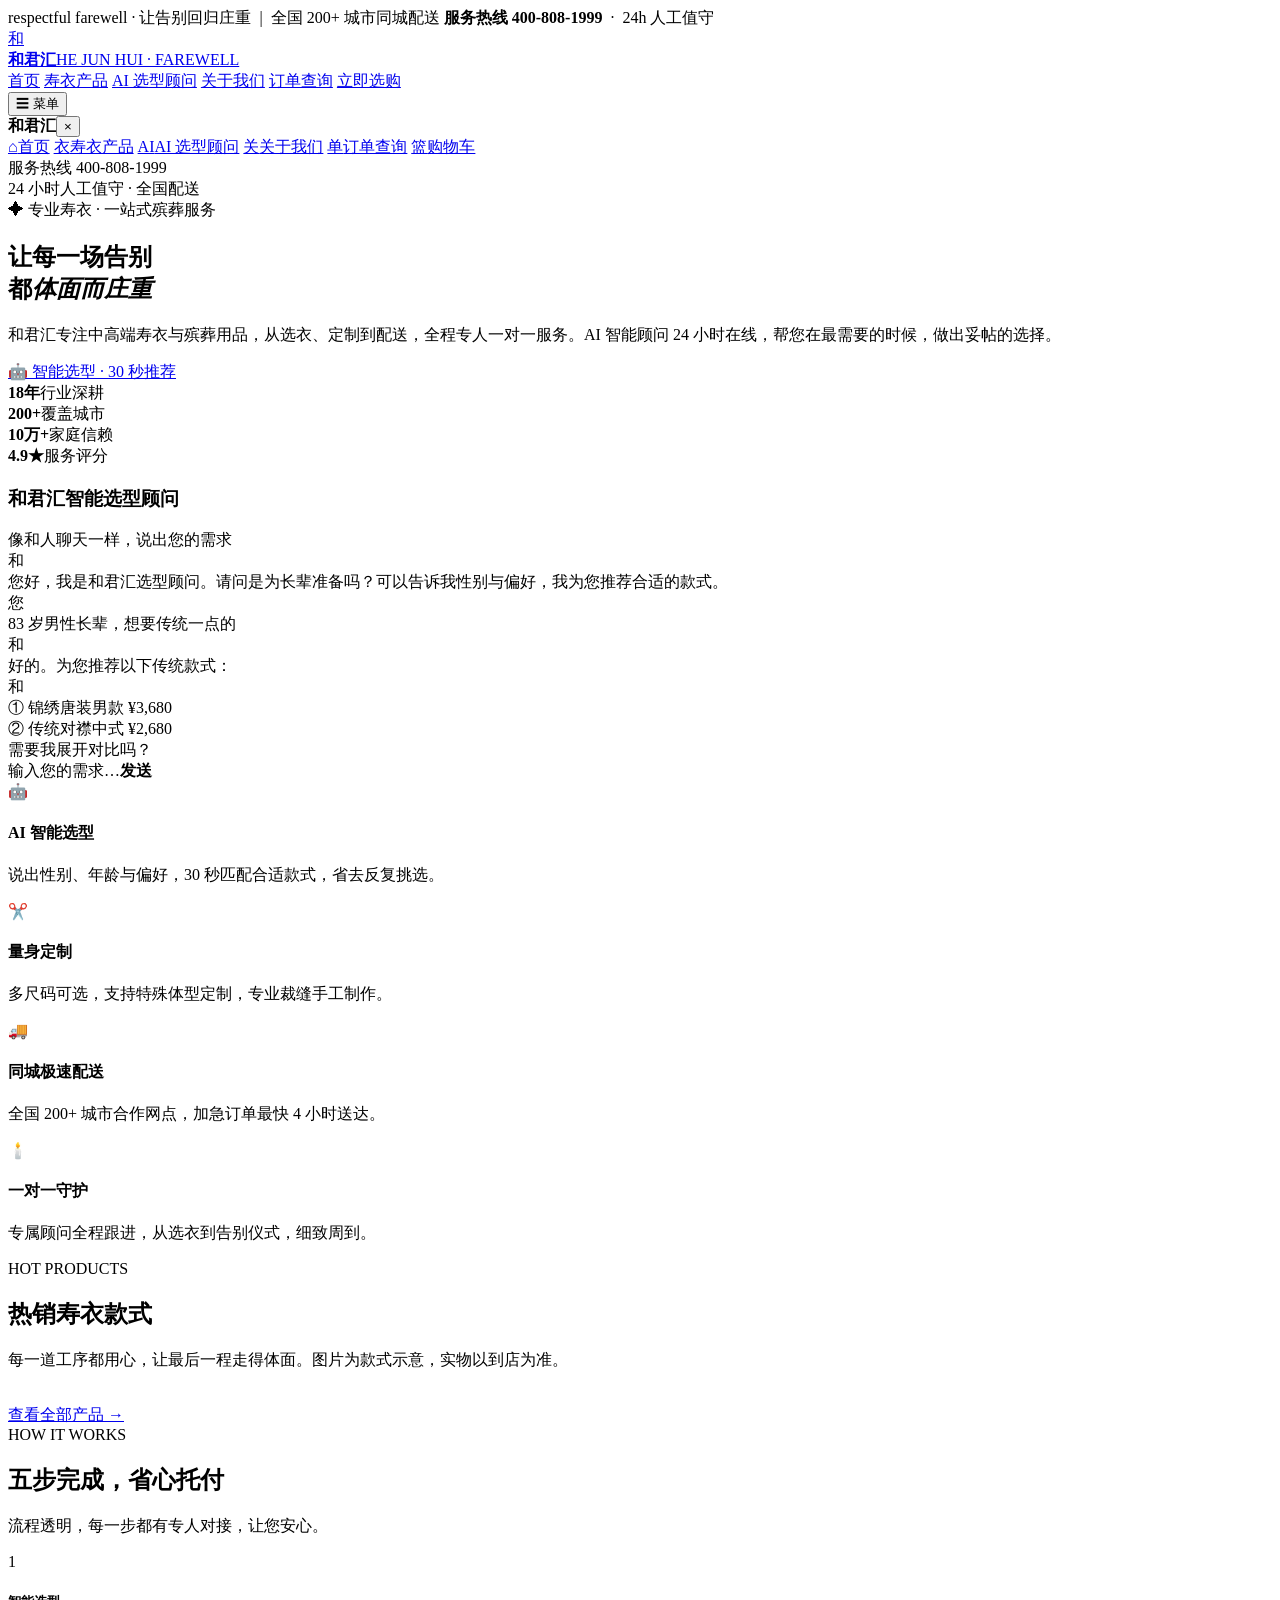
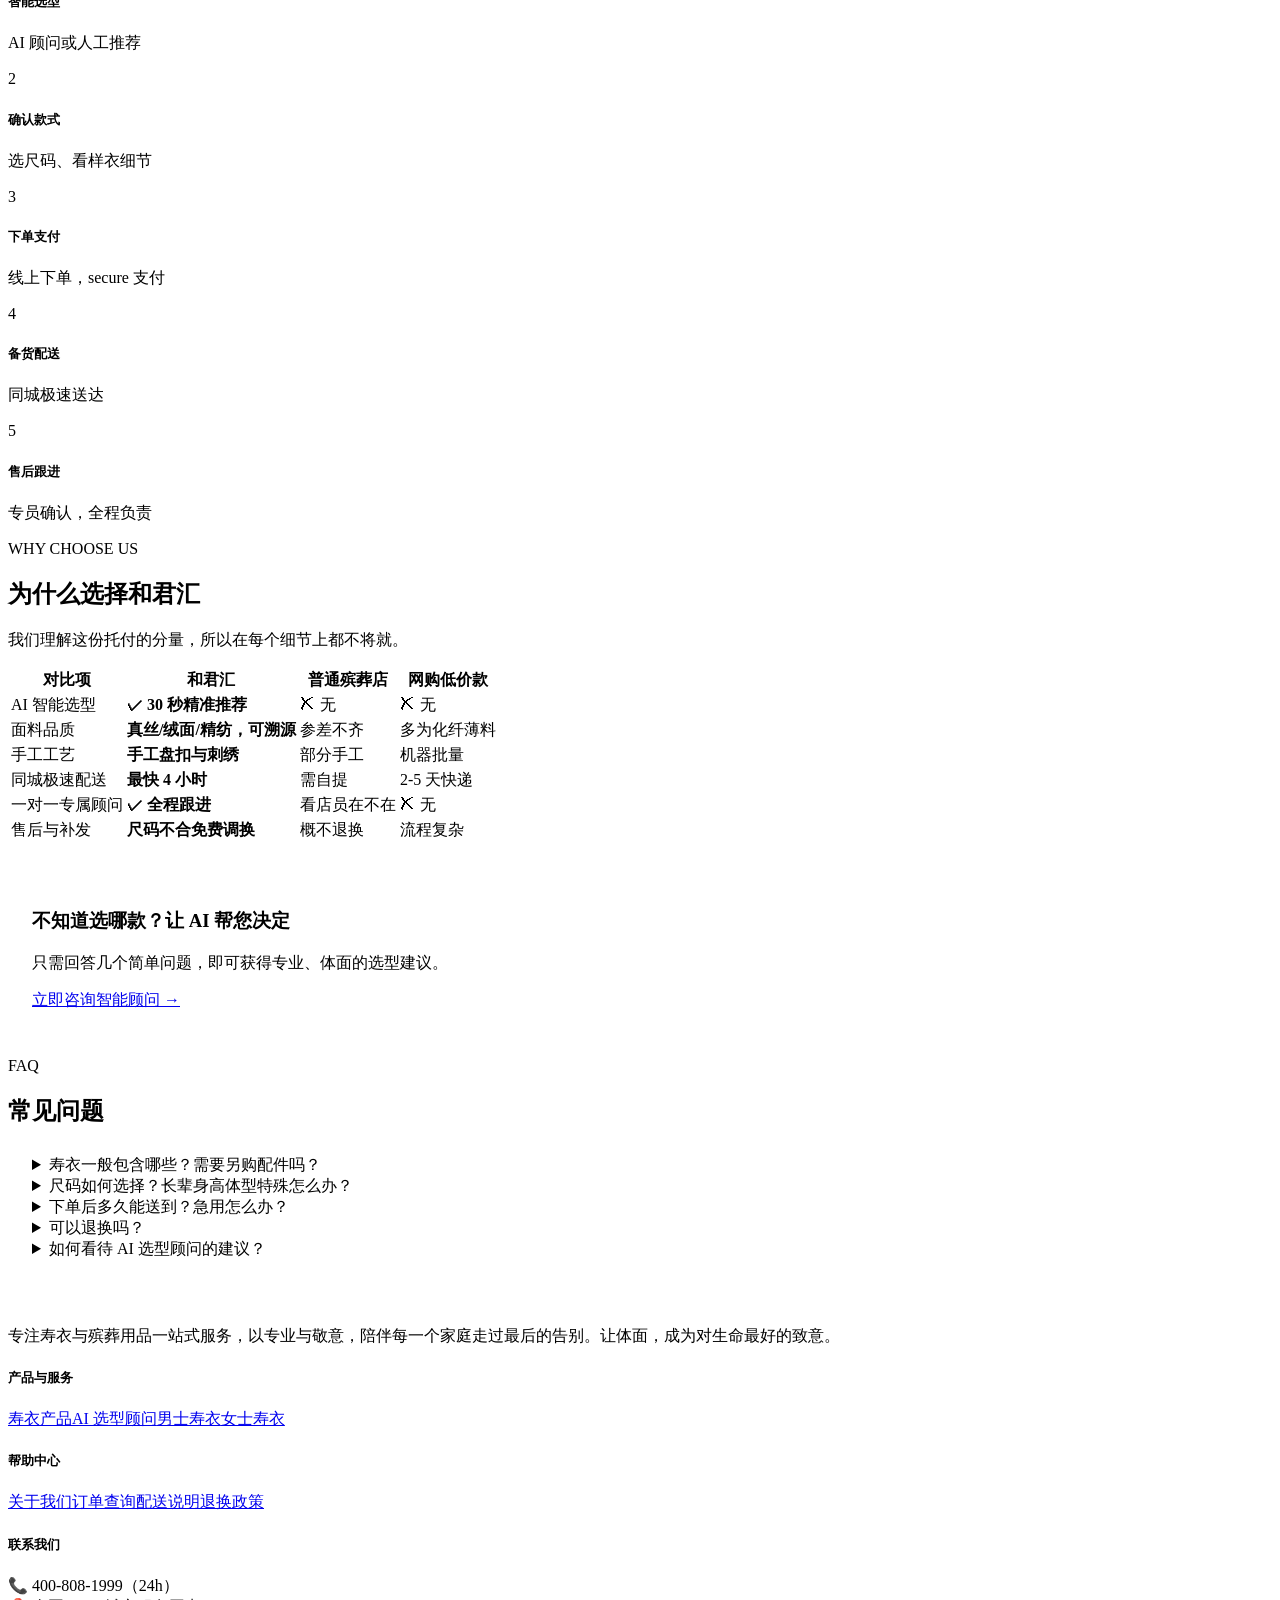
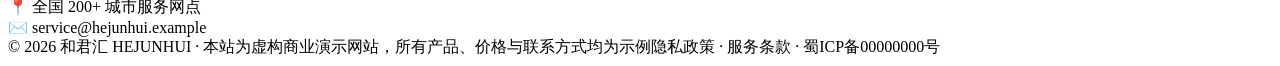
==== index.html @ 0c1da33a "hejunhui 寿衣商业站" ====
<!DOCTYPE html>
<html lang="zh-CN">
<head>
<meta charset="UTF-8">
<meta name="viewport" content="width=device-width,initial-scale=1">
<title>和君汇 · 寿衣一站式服务 | 让每一场告别都体面庄重</title>
<meta name="description" content="和君汇是专业寿衣与殡葬用品一站式服务商，提供唐装、旗袍、中山装等中高端寿衣套装，AI 智能选型顾问 24 小时在线，全国同城配送，让告别更体面。">
<link rel="stylesheet" href="assets/style.css">
</head>
<body>
<!-- 顶部条 -->
<div class="topbar"><div class="wrap">
  <span> respectful farewell · 让告别回归庄重 &nbsp;|&nbsp; 全国 200+ 城市同城配送</span>
  <span><b>服务热线 400-808-1999</b> &nbsp;·&nbsp; 24h 人工值守</span>
</div></div>

<!-- 导航 -->
<header class="sitehead"><div class="wrap">
  <a class="logo" href="index.html">
    <div class="mark">和</div>
    <div class="txt"><b>和君汇</b><span>HE JUN HUI · FAREWELL</span></div>
  </a>
  <nav class="nav">
    <a href="index.html" class="cur">首页</a>
    <a href="products.html">寿衣产品</a>
    <a href="agent.html">AI 选型顾问</a>
    <a href="about.html">关于我们</a>
    <a href="orders.html">订单查询</a>
    <a href="products.html" class="nav-cta">立即选购</a>
  </nav>
  <button class="burger" id="burger">☰ 菜单</button>
</div></header>

<!-- 抽屉 -->
<div class="drawer-mask" id="drawerMask"></div>
<aside class="drawer" id="drawer">
  <div class="dh"><b>和君汇</b><button id="drawerClose">×</button></div>
  <div class="dlist">
    <a href="index.html" class="cur"><span class="ico">⌂</span>首页</a>
    <a href="products.html"><span class="ico">衣</span>寿衣产品</a>
    <a href="agent.html"><span class="ico">AI</span>AI 选型顾问</a>
    <a href="about.html"><span class="ico">关</span>关于我们</a>
    <a href="orders.html"><span class="ico">单</span>订单查询</a>
    <a href="cart.html"><span class="ico">篮</span>购物车 <span data-cart-count style="display:none">0</span></a>
  </div>
  <div class="df">服务热线 400-808-1999<br>24 小时人工值守 · 全国配送</div>
</aside>

<!-- 首屏 -->
<section class="hero" style="padding:0">
  <div class="bg"></div>
  <div class="wrap">
    <div>
      <span class="badge">✦ 专业寿衣 · 一站式殡葬服务</span>
      <h1>让每一场告别<br>都<em>体面而庄重</em></h1>
      <p class="lead">和君汇专注中高端寿衣与殡葬用品，从选衣、定制到配送，全程专人一对一服务。AI 智能顾问 24 小时在线，帮您在最需要的时候，做出妥帖的选择。</p>
      <div class="actions">
        <a href="agent.html" class="btn btn-gold">🤖 智能选型 · 30 秒推荐</a>
        <a href="products.html" class="btn btn-ghost" style="border-color:rgba(255,255,255,.35);color:#fff">浏览全部寿衣 →</a>
      </div>
      <div class="trust">
        <div><b>18年</b><span>行业深耕</span></div>
        <div><b>200+</b><span>覆盖城市</span></div>
        <div><b>10万+</b><span>家庭信赖</span></div>
        <div><b>4.9★</b><span>服务评分</span></div>
      </div>
    </div>
    <div class="hero-card">
      <h3>和君汇智能选型顾问</h3>
      <div class="sub">像和人聊天一样，说出您的需求</div>
      <div class="chat-mini">
        <div class="row"><div class="av">和</div><div class="bub">您好，我是和君汇选型顾问。请问是为长辈准备吗？可以告诉我性别与偏好，我为您推荐合适的款式。</div></div>
        <div class="row me"><div class="av u">您</div><div class="bub">83 岁男性长辈，想要传统一点的</div></div>
        <div class="row"><div class="av">和</div><div class="bub">好的。为您推荐以下传统款式：</div></div>
        <div class="row"><div class="av">和</div><div class="bub">① 锦绣唐装男款 ¥3,680<br>② 传统对襟中式 ¥2,680<br>需要我展开对比吗？</div></div>
      </div>
      <div class="fake-input"><span>输入您的需求…</span><b>发送</b></div>
    </div>
  </div>
</section>

<!-- 卖点 -->
<section>
  <div class="wrap">
    <div class="feature-grid">
      <div class="card feature"><div class="ic">🤖</div><h4>AI 智能选型</h4><p>说出性别、年龄与偏好，30 秒匹配合适款式，省去反复挑选。</p></div>
      <div class="card feature"><div class="ic">✂️</div><h4>量身定制</h4><p>多尺码可选，支持特殊体型定制，专业裁缝手工制作。</p></div>
      <div class="card feature"><div class="ic">🚚</div><h4>同城极速配送</h4><p>全国 200+ 城市合作网点，加急订单最快 4 小时送达。</p></div>
      <div class="card feature"><div class="ic">🕯️</div><h4>一对一守护</h4><p>专属顾问全程跟进，从选衣到告别仪式，细致周到。</p></div>
    </div>
  </div>
</section>

<!-- 热销产品 -->
<section style="background:var(--card);border-top:1px solid var(--line);border-bottom:1px solid var(--line)">
  <div class="wrap">
    <div class="sec-head">
      <span class="kicker">HOT PRODUCTS</span>
      <h2>热销寿衣款式</h2>
      <p>每一道工序都用心，让最后一程走得体面。图片为款式示意，实物以到店为准。</p>
    </div>
    <div class="prod-grid" id="hotProducts"></div>
    <div class="center" style="margin-top:34px"><a href="products.html" class="btn btn-navy">查看全部产品 →</a></div>
  </div>
</section>

<!-- 服务流程 -->
<section>
  <div class="wrap">
    <div class="sec-head"><span class="kicker">HOW IT WORKS</span><h2>五步完成，省心托付</h2><p>流程透明，每一步都有专人对接，让您安心。</p></div>
    <div class="flow">
      <div class="step"><div class="n">1</div><h5>智能选型</h5><p>AI 顾问或人工推荐</p></div>
      <div class="step"><div class="n">2</div><h5>确认款式</h5><p>选尺码、看样衣细节</p></div>
      <div class="step"><div class="n">3</div><h5>下单支付</h5><p>线上下单，secure 支付</p></div>
      <div class="step"><div class="n">4</div><h5>备货配送</h5><p>同城极速送达</p></div>
      <div class="step"><div class="n">5</div><h5>售后跟进</h5><p>专员确认，全程负责</p></div>
    </div>
  </div>
</section>

<!-- 为什么选择 + 对比表 -->
<section style="background:var(--card);border-top:1px solid var(--line)">
  <div class="wrap">
    <div class="sec-head"><span class="kicker">WHY CHOOSE US</span><h2>为什么选择和君汇</h2><p>我们理解这份托付的分量，所以在每个细节上都不将就。</p></div>
    <div class="tbl-wrap">
      <table class="tbl">
        <thead><tr><th>对比项</th><th>和君汇</th><th>普通殡葬店</th><th>网购低价款</th></tr></thead>
        <tbody>
          <tr><td>AI 智能选型</td><td><b>✓ 30 秒精准推荐</b></td><td>✗ 无</td><td>✗ 无</td></tr>
          <tr><td>面料品质</td><td><b>真丝/绒面/精纺，可溯源</b></td><td>参差不齐</td><td>多为化纤薄料</td></tr>
          <tr><td>手工工艺</td><td><b>手工盘扣与刺绣</b></td><td>部分手工</td><td>机器批量</td></tr>
          <tr><td>同城极速配送</td><td><b>最快 4 小时</b></td><td>需自提</td><td>2-5 天快递</td></tr>
          <tr><td>一对一专属顾问</td><td><b>✓ 全程跟进</b></td><td>看店员在不在</td><td>✗ 无</td></tr>
          <tr><td>售后与补发</td><td><b>尺码不合免费调换</b></td><td>概不退换</td><td>流程复杂</td></tr>
        </tbody>
      </table>
    </div>
  </div>
</section>

<!-- CTA -->
<section class="cta-strip" style="padding:0">
  <div class="wrap" style="padding:46px 24px">
    <div><h3>不知道选哪款？让 AI 帮您决定</h3><p>只需回答几个简单问题，即可获得专业、体面的选型建议。</p></div>
    <a href="agent.html" class="btn btn-gold">立即咨询智能顾问 →</a>
  </div>
</section>

<!-- FAQ -->
<section>
  <div class="wrap" style="max-width:860px">
    <div class="sec-head"><span class="kicker">FAQ</span><h2>常见问题</h2></div>
    <div class="card" style="padding:8px 24px">
      <details class="faq"><summary>寿衣一般包含哪些？需要另购配件吗？</summary><div class="ans">我们的套装通常包含上衣、裤子/裙、内衬、披肩与寿鞋，具体以商品详情"包含"一栏为准。骨灰盒、随葬品等可按需另购，也可致电顾问搭配一站式的全套方案。</div></details>
      <details class="faq"><summary>尺码如何选择？长辈身高体型特殊怎么办？</summary><div class="ans">每款商品提供 S–XXL 多种尺码。若长辈体型特殊（如高大、清瘦、行动不便需侧卧穿着），可联系人工顾问提供量身定制服务，一般 24–48 小时完成。</div></details>
      <details class="faq"><summary>下单后多久能送到？急用怎么办？</summary><div class="ans">常规订单同城次日达，全国 2–4 天。加急订单可致电 400-808-1999，我们合作网点最快 4 小时送达，请尽量提前说明情况。</div></details>
      <details class="faq"><summary>可以退换吗？</summary><div class="ans">因商品性质特殊，非质量问题不支持无理由退换。若尺码不符或收到破损，请在签收 24 小时内联系顾问，我们免费调换。</div></details>
      <details class="faq"><summary>如何看待 AI 选型顾问的建议？</summary><div class="ans">AI 顾问基于我们的产品库与多年服务经验给出建议，仅供选型参考。涉及宗教、习俗等特殊需求，建议与人工顾问进一步确认，我们尊重每一种告别方式。</div></details>
    </div>
  </div>
</section>

<!-- 页脚 -->
<footer class="foot">
  <div class="wrap">
    <div class="grid">
      <div class="brand">
        <div class="logo" style="color:#fff"><div class="mark">和</div><div class="txt"><b>和君汇</b><span>HE JUN HUI · FAREWELL</span></div></div>
        <p>专注寿衣与殡葬用品一站式服务，以专业与敬意，陪伴每一个家庭走过最后的告别。让体面，成为对生命最好的致意。</p>
      </div>
      <div><h5>产品与服务</h5><a href="products.html">寿衣产品</a><a href="agent.html">AI 选型顾问</a><a href="products.html">男士寿衣</a><a href="products.html">女士寿衣</a></div>
      <div><h5>帮助中心</h5><a href="about.html">关于我们</a><a href="orders.html">订单查询</a><a href="about.html">配送说明</a><a href="about.html">退换政策</a></div>
      <div><h5>联系我们</h5><div class="contact-line">📞 400-808-1999（24h）</div><div class="contact-line">📍 全国 200+ 城市服务网点</div><div class="contact-line">✉️ service@hejunhui.example</div></div>
    </div>
    <div class="bottom"><span>© 2026 和君汇 HEJUNHUI · 本站为虚构商业演示网站，所有产品、价格与联系方式均为示例</span><span>隐私政策 · 服务条款 · 蜀ICP备00000000号</span></div>
  </div>
</footer>

<script src="assets/data.js"></script>
<script src="assets/app.js"></script>
<script>
(function(){
  // 热销产品（取前 4 款）
  var grid=document.getElementById('hotProducts');
  window.HJ.PRODUCTS.slice(0,4).forEach(function(p){
    var el=document.createElement('div');el.className='prod';
    el.innerHTML='<a class="img" href="product.html?id='+p.id+'"><span class="corner tag">'+p.tags[0]+'</span><img src="'+p.img+'" alt="'+p.name+'"></a>'+
      '<div class="body"><h4><a href="product.html?id='+p.id+'">'+p.name+'</a></h4>'+
      '<div class="desc">'+p.desc+'</div>'+
      '<div class="price"><b>'+window.HJ.money(p.price)+'</b><del>'+window.HJ.money(p.old)+'</del></div>'+
      '<div class="foot"><a href="product.html?id='+p.id+'" class="btn btn-navy btn-sm">查看详情</a>'+
      '<a href="product.html?id='+p.id+'" class="btn btn-gold btn-sm">立即选购</a></div></div>';
    grid.appendChild(el);
  });
  // 抽屉关闭按钮
  var c=document.getElementById('drawerClose');
  if(c)c.addEventListener('click',function(){document.getElementById('drawerMask').classList.remove('on');document.getElementById('drawer').classList.remove('on')});
})();
</script>
</body>
</html>
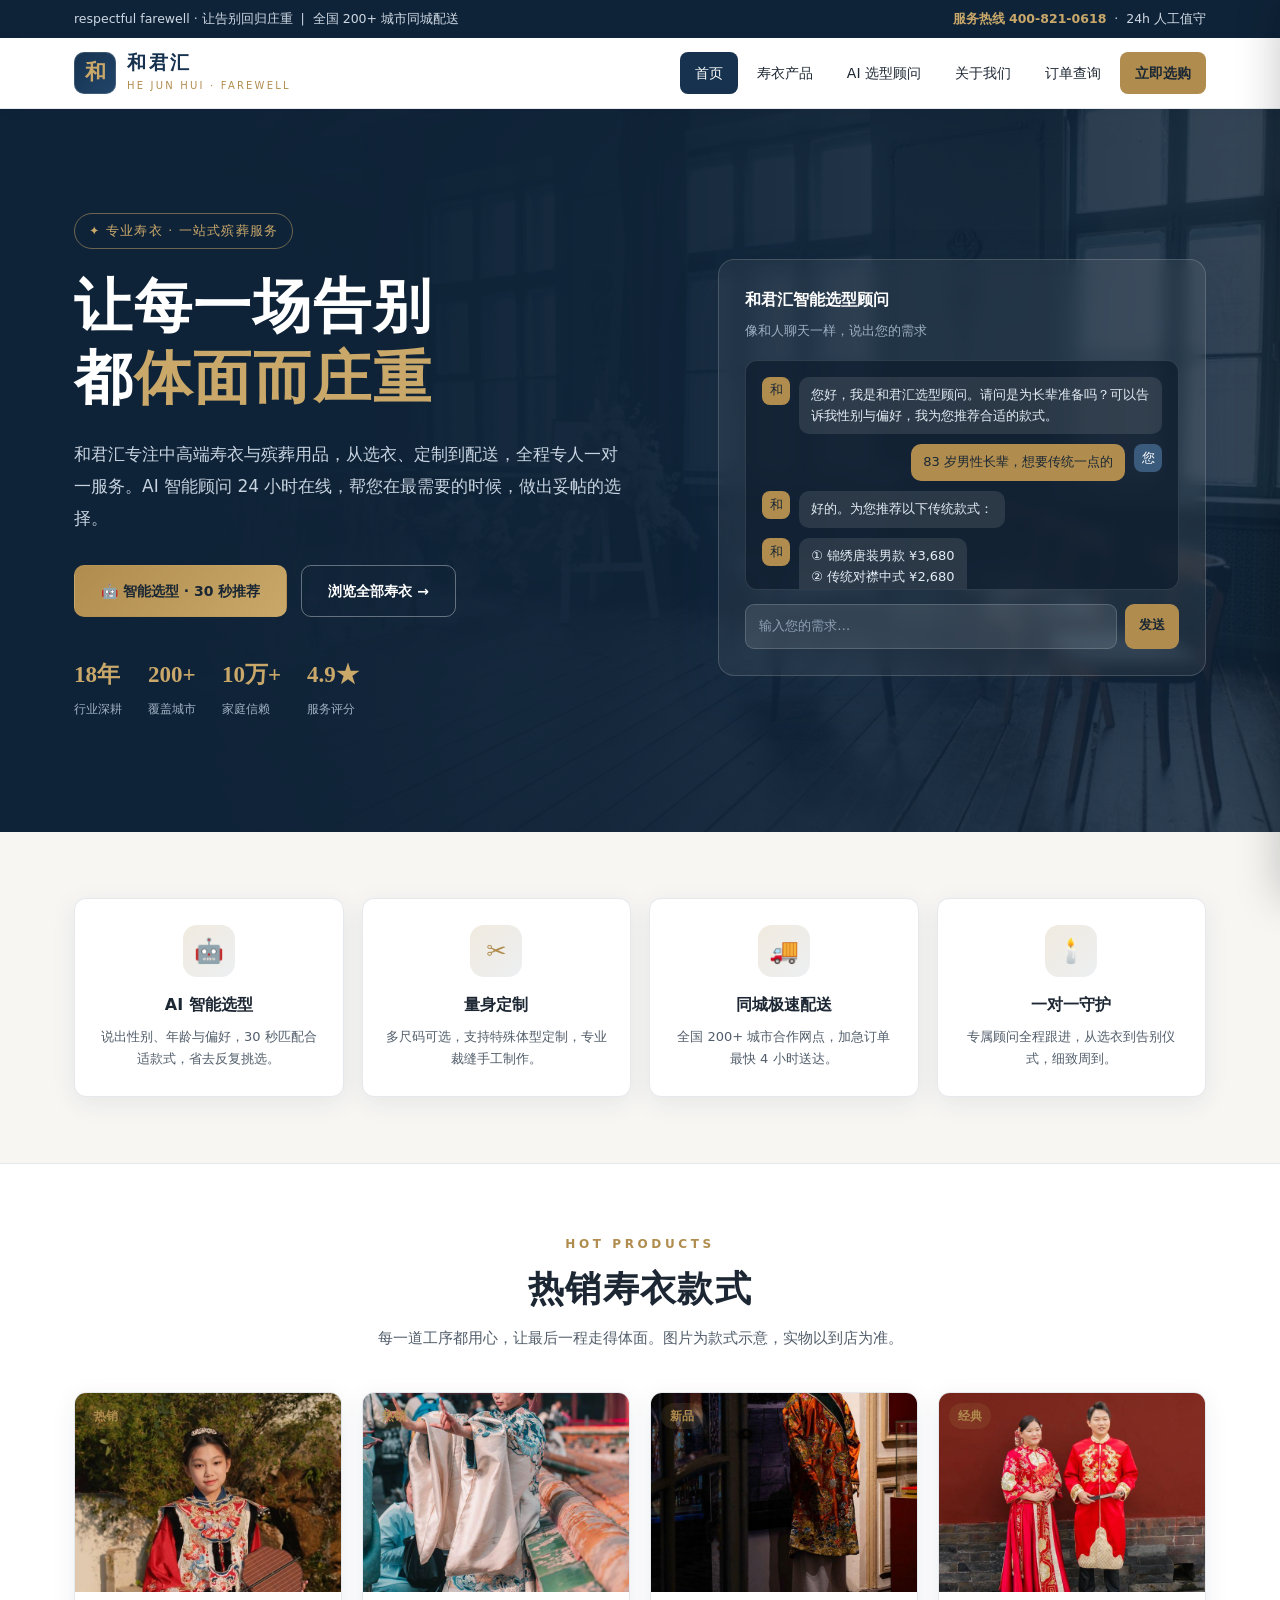
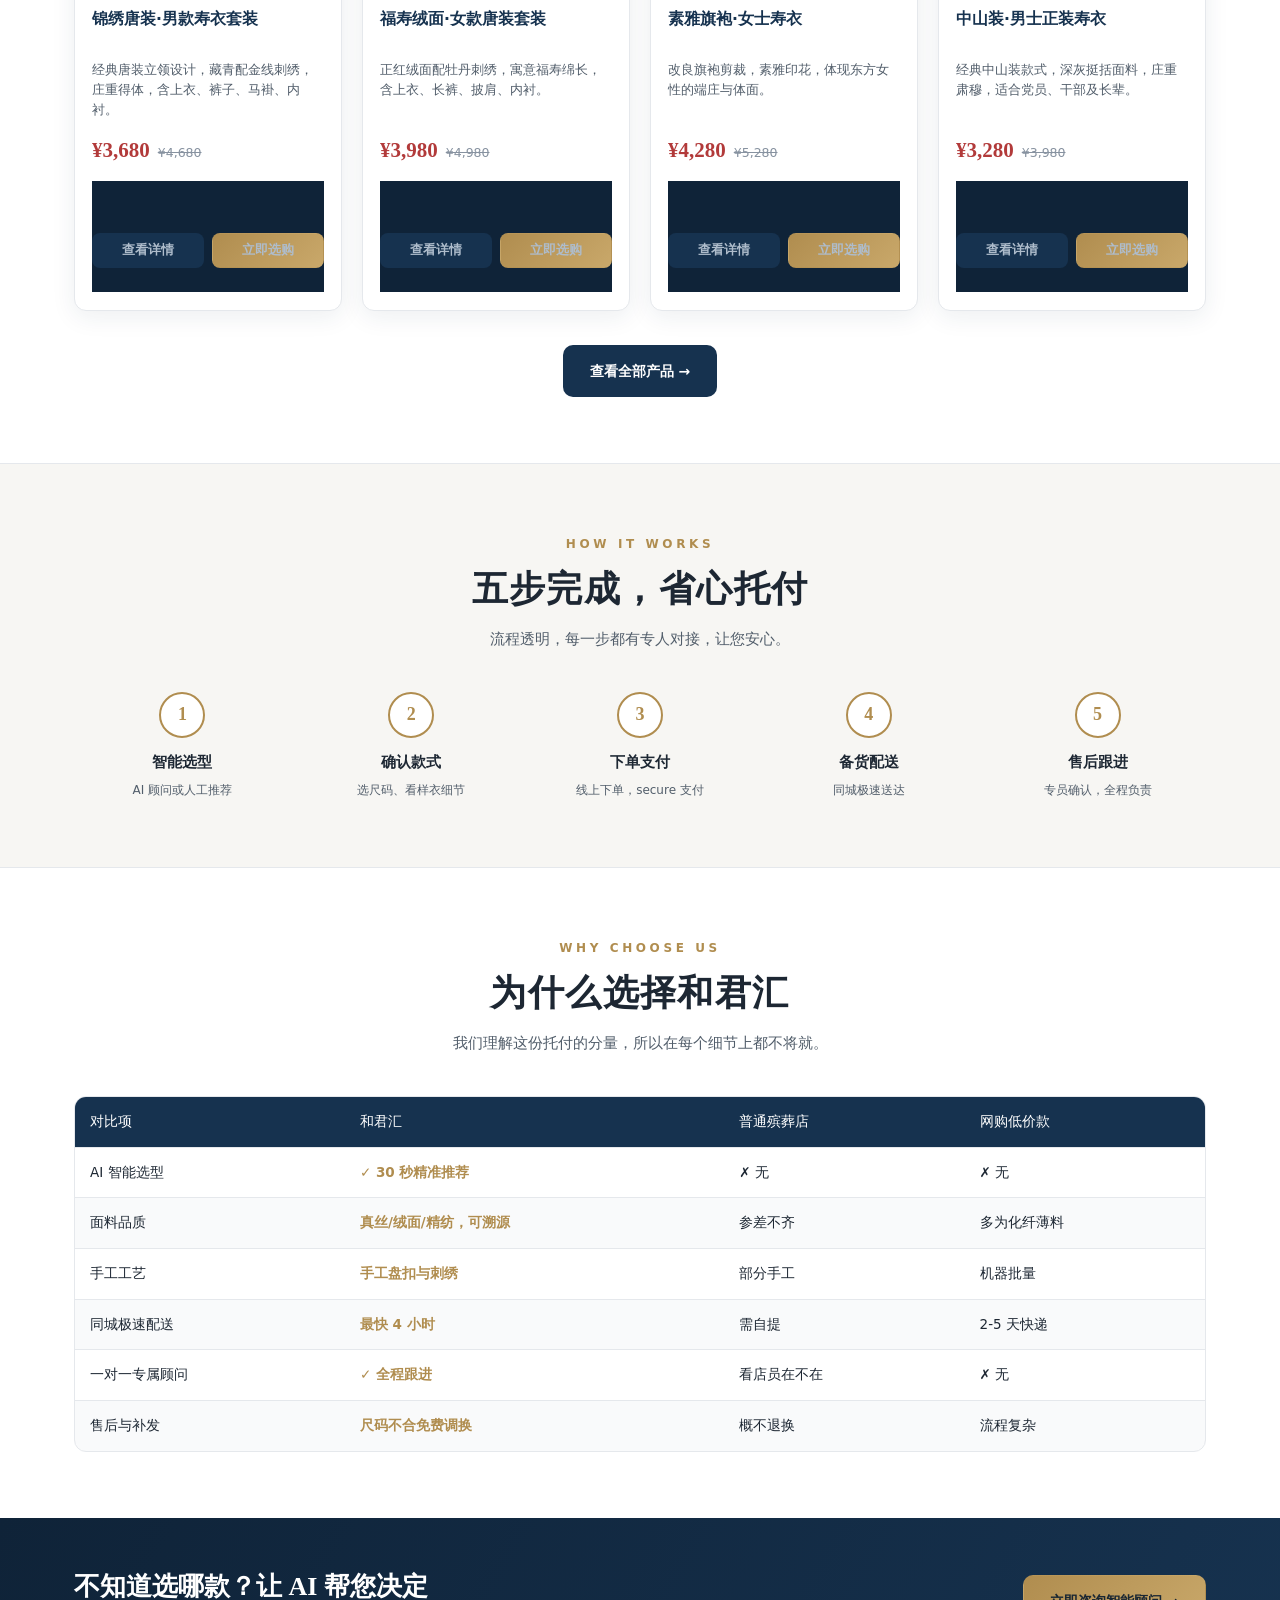
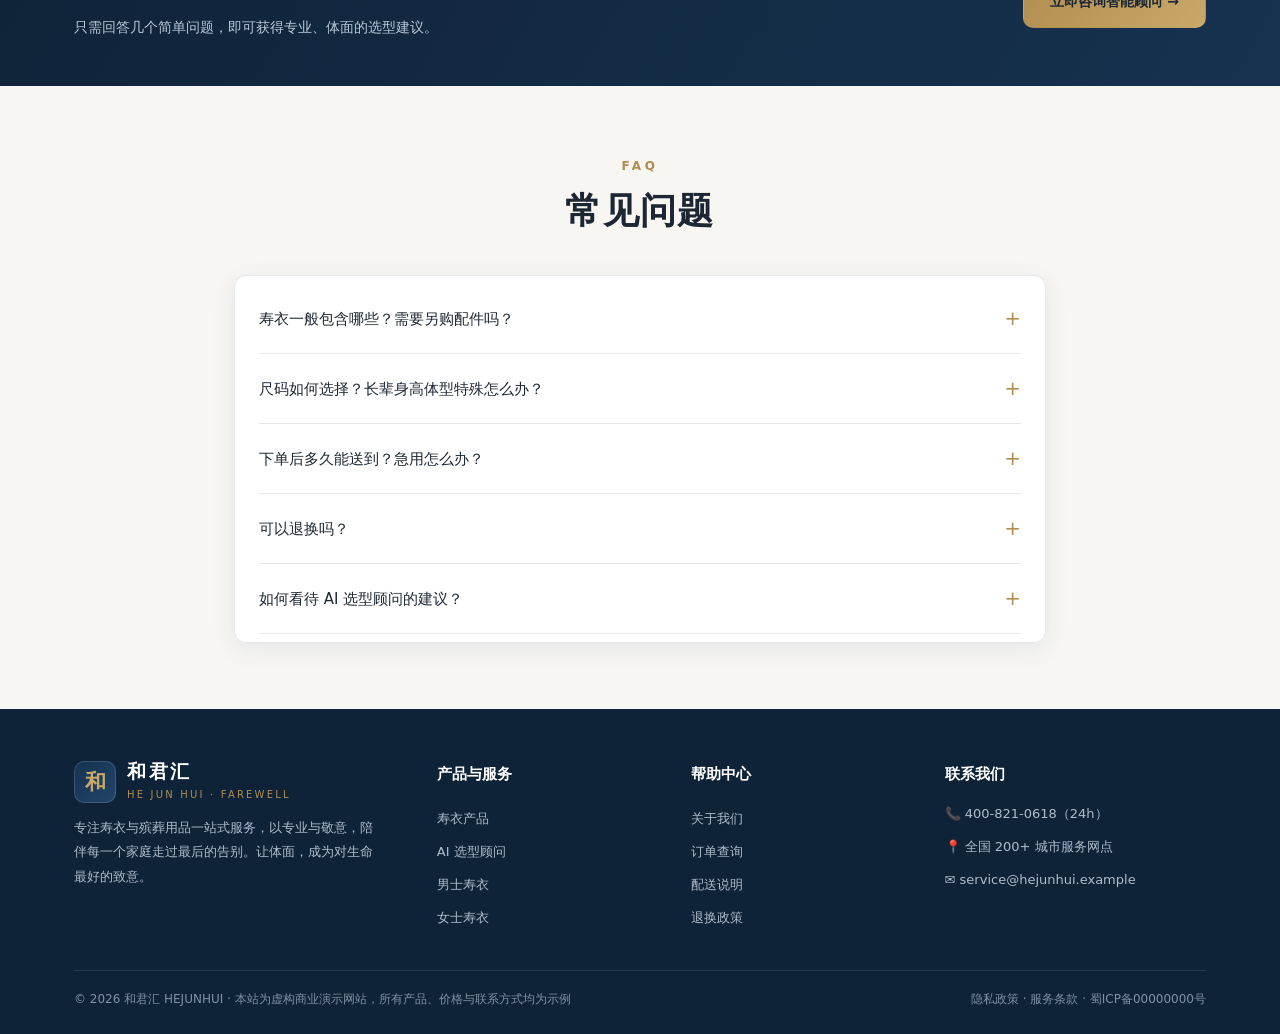
==== commit 71ceb789: "fix dark mode / phone / content" ====
--- a/index.html
+++ b/index.html
@@ -11,7 +11,7 @@
 <!-- 顶部条 -->
 <div class="topbar"><div class="wrap">
   <span> respectful farewell · 让告别回归庄重 &nbsp;|&nbsp; 全国 200+ 城市同城配送</span>
-  <span><b>服务热线 400-808-1999</b> &nbsp;·&nbsp; 24h 人工值守</span>
+  <span><b>服务热线 400-821-0618</b> &nbsp;·&nbsp; 24h 人工值守</span>
 </div></div>
 
 <!-- 导航 -->
@@ -43,7 +43,7 @@
     <a href="orders.html"><span class="ico">单</span>订单查询</a>
     <a href="cart.html"><span class="ico">篮</span>购物车 <span data-cart-count style="display:none">0</span></a>
   </div>
-  <div class="df">服务热线 400-808-1999<br>24 小时人工值守 · 全国配送</div>
+  <div class="df">服务热线 400-821-0619<br>24 小时人工值守 · 全国配送</div>
 </aside>
 
 <!-- 首屏 -->
@@ -153,7 +153,7 @@
     <div class="card" style="padding:8px 24px">
       <details class="faq"><summary>寿衣一般包含哪些？需要另购配件吗？</summary><div class="ans">我们的套装通常包含上衣、裤子/裙、内衬、披肩与寿鞋，具体以商品详情"包含"一栏为准。骨灰盒、随葬品等可按需另购，也可致电顾问搭配一站式的全套方案。</div></details>
       <details class="faq"><summary>尺码如何选择？长辈身高体型特殊怎么办？</summary><div class="ans">每款商品提供 S–XXL 多种尺码。若长辈体型特殊（如高大、清瘦、行动不便需侧卧穿着），可联系人工顾问提供量身定制服务，一般 24–48 小时完成。</div></details>
-      <details class="faq"><summary>下单后多久能送到？急用怎么办？</summary><div class="ans">常规订单同城次日达，全国 2–4 天。加急订单可致电 400-808-1999，我们合作网点最快 4 小时送达，请尽量提前说明情况。</div></details>
+      <details class="faq"><summary>下单后多久能送到？急用怎么办？</summary><div class="ans">常规订单同城次日达，全国 2–4 天。加急订单可致电 400-821-0619，我们合作网点最快 4 小时送达，请尽量提前说明情况。</div></details>
       <details class="faq"><summary>可以退换吗？</summary><div class="ans">因商品性质特殊，非质量问题不支持无理由退换。若尺码不符或收到破损，请在签收 24 小时内联系顾问，我们免费调换。</div></details>
       <details class="faq"><summary>如何看待 AI 选型顾问的建议？</summary><div class="ans">AI 顾问基于我们的产品库与多年服务经验给出建议，仅供选型参考。涉及宗教、习俗等特殊需求，建议与人工顾问进一步确认，我们尊重每一种告别方式。</div></details>
     </div>
@@ -170,7 +170,7 @@
       </div>
       <div><h5>产品与服务</h5><a href="products.html">寿衣产品</a><a href="agent.html">AI 选型顾问</a><a href="products.html">男士寿衣</a><a href="products.html">女士寿衣</a></div>
       <div><h5>帮助中心</h5><a href="about.html">关于我们</a><a href="orders.html">订单查询</a><a href="about.html">配送说明</a><a href="about.html">退换政策</a></div>
-      <div><h5>联系我们</h5><div class="contact-line">📞 400-808-1999（24h）</div><div class="contact-line">📍 全国 200+ 城市服务网点</div><div class="contact-line">✉️ service@hejunhui.example</div></div>
+      <div><h5>联系我们</h5><div class="contact-line">📞 400-821-0618（24h）</div><div class="contact-line">📍 全国 200+ 城市服务网点</div><div class="contact-line">✉️ service@hejunhui.example</div></div>
     </div>
     <div class="bottom"><span>© 2026 和君汇 HEJUNHUI · 本站为虚构商业演示网站，所有产品、价格与联系方式均为示例</span><span>隐私政策 · 服务条款 · 蜀ICP备00000000号</span></div>
   </div>
--- a/assets/style.css
+++ b/assets/style.css
@@ -0,0 +1,334 @@
+/* 和君汇 · 寿衣行业商业智能体网站 —— 公共样式 */
+:root{
+  --navy:#16324f;          /* 藏青主色 */
+  --navy-2:#21456a;
+  --navy-deep:#0f2338;
+  --gold:#b08d4f;          /* 香槟金 */
+  --gold-2:#c9a86a;
+  --bg:#f7f6f3;            /* 暖米白 */
+  --card:#ffffff;
+  --ink:#1d2733;
+  --ink-2:#525e6b;
+  --ink-3:#8792a0;
+  --line:#e5e8ec;
+  --line-2:#d4dae1;
+  --ok:#2e7d5b;
+  --danger:#b23a3a;
+  --radius:12px;
+  --radius-s:8px;
+  --shadow:0 6px 24px rgba(22,50,79,.08);
+  --shadow-lg:0 18px 50px rgba(22,50,79,.16);
+  --sans:"PingFang SC","Microsoft YaHei","Hiragino Sans GB",system-ui,-apple-system,sans-serif;
+  --serif:"Songti SC","STSong","SimSun",serif;
+}
+@media (prefers-color-scheme:dark){
+  :root{
+    color-scheme:dark;
+    --navy:#7fb0e0;--navy-2:#9cc4ec;--navy-deep:#0b131d;
+    --gold:#d8b878;--gold-2:#e6ca96;
+    --bg:#0d141d;--card:#151e29;--ink:#e8edf3;--ink-2:#b3bfcc;--ink-3:#8493a3;
+    --line:#263445;--line-2:#314254;
+    --shadow:0 6px 24px rgba(0,0,0,.3);--shadow-lg:0 18px 50px rgba(0,0,0,.45);
+  }
+}
+*{box-sizing:border-box;margin:0;padding:0}
+html{-webkit-text-size-adjust:100%;scroll-behavior:smooth;overflow-x:hidden}
+body{font-family:var(--sans);background:var(--bg);color:var(--ink);font-size:15px;line-height:1.75;overflow-x:hidden}
+img{max-width:100%;display:block}
+a{color:var(--navy);text-decoration:none}
+a:hover{color:var(--gold)}
+.wrap{max-width:1180px;margin:0 auto;padding:0 24px}
+.mono{font-family:ui-monospace,Menlo,Consolas,monospace}
+.small{font-size:13px;color:var(--ink-2)}
+.tiny{font-size:12px;color:var(--ink-3)}
+.center{text-align:center}
+.hidden{display:none!important}
+
+/* ===== 顶部 ===== */
+.topbar{background:var(--navy-deep);color:#cdd8e4;font-size:12.5px}
+.topbar .wrap{display:flex;justify-content:space-between;gap:16px;padding-top:8px;padding-bottom:8px;flex-wrap:wrap}
+.topbar b{color:var(--gold-2)}
+.sitehead{background:var(--card);border-bottom:1px solid var(--line);position:sticky;top:0;z-index:100;box-shadow:0 2px 12px rgba(0,0,0,.04)}
+.sitehead .wrap{display:flex;align-items:center;gap:18px;height:70px}
+.logo{display:flex;align-items:center;gap:11px;flex:0 0 auto}
+.logo .mark{width:42px;height:42px;border-radius:10px;background:linear-gradient(135deg,var(--navy),var(--navy-2));color:var(--gold-2);display:grid;place-items:center;font-family:var(--serif);font-size:21px;font-weight:700;box-shadow:inset 0 0 0 1px rgba(255,255,255,.15)}
+.logo .txt b{display:block;font-size:19px;letter-spacing:.14em;font-family:var(--serif);line-height:1.2}
+.logo .txt span{display:block;font-size:10px;letter-spacing:.22em;color:var(--gold);margin-top:2px}
+.nav{display:flex;gap:4px;margin-left:auto;align-items:center}
+.nav a{padding:9px 15px;font-size:14px;color:var(--ink);border-radius:8px;white-space:nowrap}
+.nav a:hover{background:rgba(176,141,79,.12);color:var(--gold)}
+.nav a.cur{background:var(--navy);color:#fff}
+.nav .nav-cta{background:var(--gold);color:#1a2733;font-weight:600}
+.nav .nav-cta:hover{background:var(--gold-2);color:#1a2733}
+.burger{display:none;margin-left:auto;background:var(--navy);color:#fff;border:none;border-radius:8px;padding:9px 13px;font-size:14px;cursor:pointer}
+@media(max-width:900px){.nav{display:none}.burger{display:block}}
+
+/* 抽屉栏（移动端明显） */
+.drawer-mask{position:fixed;inset:0;background:rgba(10,20,32,.5);z-index:198;opacity:0;visibility:hidden;transition:.25s}
+.drawer-mask.on{opacity:1;visibility:visible}
+.drawer{position:fixed;top:0;right:0;bottom:0;width:min(330px,86vw);background:var(--card);z-index:199;transform:translateX(102%);transition:transform .28s cubic-bezier(.4,0,.2,1);box-shadow:-10px 0 40px rgba(0,0,0,.2);display:flex;flex-direction:column}
+.drawer.on{transform:none}
+.drawer .dh{padding:20px;background:linear-gradient(135deg,var(--navy),var(--navy-2));color:#fff;display:flex;justify-content:space-between;align-items:center}
+.drawer .dh b{font-family:var(--serif);font-size:20px;letter-spacing:.1em}
+.drawer .dh button{background:rgba(255,255,255,.15);border:none;color:#fff;width:32px;height:32px;border-radius:50%;font-size:18px;cursor:pointer}
+.drawer .dlist{padding:12px;overflow-y:auto;flex:1}
+.drawer .dlist a{display:flex;align-items:center;gap:12px;padding:14px 16px;border-radius:10px;color:var(--ink);font-size:15px;margin-bottom:4px}
+.drawer .dlist a:hover,.drawer .dlist a.cur{background:rgba(176,141,79,.14);color:var(--gold)}
+.drawer .dlist a .ico{width:26px;height:26px;border-radius:7px;background:var(--navy);color:#fff;display:grid;place-items:center;font-size:13px;flex:0 0 auto}
+.drawer .df{padding:16px 20px;border-top:1px solid var(--line);font-size:13px;color:var(--ink-2)}
+
+/* ===== 通用块 ===== */
+section{padding:66px 0}
+.sec-head{text-align:center;max-width:720px;margin:0 auto 40px}
+.sec-head .kicker{display:inline-block;color:var(--gold);font-size:12px;letter-spacing:.3em;font-weight:600;margin-bottom:10px}
+.sec-head h2{font-size:clamp(25px,4vw,36px);font-family:var(--serif);letter-spacing:.04em;line-height:1.35}
+.sec-head p{color:var(--ink-2);margin-top:12px}
+.btn{display:inline-flex;align-items:center;justify-content:center;gap:8px;padding:13px 26px;border-radius:10px;font-size:14px;font-weight:600;cursor:pointer;border:1px solid transparent;transition:.2s;text-align:center}
+.btn-gold{background:linear-gradient(135deg,var(--gold),var(--gold-2));color:#1a2733}
+.btn-gold:hover{filter:brightness(1.07);color:#1a2733;transform:translateY(-1px)}
+.btn-navy{background:var(--navy);color:#fff}
+.btn-navy:hover{background:var(--navy-2);color:#fff}
+.btn-ghost{background:transparent;border-color:var(--line-2);color:var(--ink)}
+.btn-ghost:hover{border-color:var(--gold);color:var(--gold)}
+.btn-sm{padding:9px 15px;font-size:13px;border-radius:8px}
+.card{background:var(--card);border:1px solid var(--line);border-radius:var(--radius);box-shadow:var(--shadow)}
+.tag{display:inline-block;padding:3px 9px;border-radius:20px;font-size:11.5px;background:rgba(176,141,79,.14);color:var(--gold);font-weight:600}
+
+/* ===== 首屏 ===== */
+.hero{position:relative;background:var(--navy-deep);color:#fff;overflow:hidden}
+.hero .bg{position:absolute;inset:0;background-image:url('images/scene-hall.jpg');background-size:cover;background-position:center;opacity:.28}
+.hero .bg::after{content:"";position:absolute;inset:0;background:linear-gradient(90deg,var(--navy-deep) 10%,rgba(15,35,56,.85) 55%,rgba(15,35,56,.4))}
+.hero .wrap{position:relative;z-index:2;padding:104px 24px 110px;display:grid;grid-template-columns:1.1fr .9fr;gap:48px;align-items:center}
+.hero .badge{display:inline-flex;align-items:center;gap:8px;border:1px solid rgba(201,168,106,.5);color:var(--gold-2);padding:6px 14px;border-radius:30px;font-size:12.5px;letter-spacing:.1em;margin-bottom:22px}
+.hero h1{font-family:var(--serif);font-size:clamp(34px,5.4vw,58px);line-height:1.25;letter-spacing:.03em;font-weight:700}
+.hero h1 em{color:var(--gold-2);font-style:normal}
+.hero .lead{font-size:clamp(15px,2vw,17px);color:#c7d3e0;margin:22px 0 30px;max-width:560px;line-height:1.9}
+.hero .actions{display:flex;gap:14px;flex-wrap:wrap}
+.hero .trust{display:flex;gap:26px;margin-top:38px;flex-wrap:wrap}
+.hero .trust div b{display:block;font-size:23px;color:var(--gold-2);font-family:var(--serif)}
+.hero .trust div span{font-size:12px;color:#9fb0c2}
+.hero-card{background:rgba(255,255,255,.06);border:1px solid rgba(255,255,255,.16);backdrop-filter:blur(8px);border-radius:16px;padding:26px;box-shadow:var(--shadow-lg)}
+.hero-card h3{font-size:16px;margin-bottom:6px;color:#fff}
+.hero-card .sub{font-size:12.5px;color:#9fb0c2;margin-bottom:18px}
+.chat-mini{background:rgba(13,28,45,.7);border:1px solid rgba(255,255,255,.12);border-radius:12px;padding:16px;min-height:230px;max-height:230px;overflow:hidden;display:flex;flex-direction:column;gap:10px}
+.chat-mini .row{display:flex;gap:9px;align-items:flex-start}
+.chat-mini .av{width:28px;height:28px;border-radius:8px;flex:0 0 auto;display:grid;place-items:center;font-size:13px;background:var(--gold);color:#1a2733}
+.chat-mini .av.u{background:#3b5b7d;color:#fff}
+.chat-mini .bub{background:rgba(255,255,255,.1);border-radius:10px;padding:8px 12px;font-size:13px;line-height:1.6;color:#e5edf5}
+.chat-mini .row.me{flex-direction:row-reverse}
+.chat-mini .row.me .bub{background:var(--gold);color:#1a2733}
+.hero-card .fake-input{margin-top:14px;display:flex;gap:8px}
+.hero-card .fake-input span{flex:1;background:rgba(255,255,255,.1);border:1px solid rgba(255,255,255,.16);border-radius:9px;padding:10px 13px;font-size:13px;color:#8fa2b6}
+.hero-card .fake-input b{background:var(--gold);color:#1a2733;border-radius:9px;padding:10px 14px;font-size:13px}
+@media(max-width:900px){.hero .wrap{grid-template-columns:1fr;padding:76px 24px 80px;gap:34px}.hero-card{max-width:560px}}
+
+/* ===== 卖点/服务 ===== */
+.feature-grid{display:grid;grid-template-columns:repeat(4,1fr);gap:18px}
+.feature{padding:26px 22px;text-align:center;transition:.25s}
+.feature:hover{transform:translateY(-5px);box-shadow:var(--shadow-lg)}
+.feature .ic{width:52px;height:52px;margin:0 auto 14px;border-radius:14px;background:linear-gradient(135deg,rgba(176,141,79,.18),rgba(22,50,79,.08));color:var(--gold);display:grid;place-items:center;font-size:24px}
+.feature h4{font-size:16px;margin-bottom:7px}
+.feature p{font-size:13px;color:var(--ink-2);line-height:1.7}
+@media(max-width:900px){.feature-grid{grid-template-columns:repeat(2,1fr)}}
+@media(max-width:520px){.feature-grid{grid-template-columns:1fr}}
+
+/* 产品卡 */
+.prod-grid{display:grid;grid-template-columns:repeat(4,1fr);gap:20px}
+.prod{background:var(--card);border:1px solid var(--line);border-radius:var(--radius);overflow:hidden;box-shadow:var(--shadow);transition:.25s;display:flex;flex-direction:column}
+.prod:hover{transform:translateY(-5px);box-shadow:var(--shadow-lg)}
+.prod .img{aspect-ratio:4/3;overflow:hidden;background:#eceff3;position:relative}
+.prod .img img{width:100%;height:100%;object-fit:cover;transition:.4s}
+.prod:hover .img img{transform:scale(1.05)}
+.prod .img .corner{position:absolute;top:10px;left:10px}
+.prod .body{padding:16px 17px 18px;display:flex;flex-direction:column;flex:1}
+.prod .body h4{font-size:15.5px;line-height:1.5;margin-bottom:6px;min-height:46px}
+.prod .body .desc{font-size:12.5px;color:var(--ink-2);flex:1;line-height:1.6}
+.prod .price{display:flex;align-items:baseline;gap:8px;margin:12px 0}
+.prod .price b{font-size:21px;color:var(--danger);font-family:var(--serif)}
+.prod .price del{color:var(--ink-3);font-size:12.5px}
+.prod .foot{display:flex;gap:8px}
+.prod .foot .btn{flex:1}
+@media(max-width:980px){.prod-grid{grid-template-columns:repeat(2,1fr)}}
+@media(max-width:520px){.prod-grid{grid-template-columns:1fr}}
+
+/* 流程 */
+.flow{display:grid;grid-template-columns:repeat(5,1fr);gap:12px;position:relative}
+.flow .step{text-align:center;padding:0 6px}
+.flow .step .n{width:46px;height:46px;border-radius:50%;background:var(--card);border:2px solid var(--gold);color:var(--gold);display:grid;place-items:center;font-size:18px;font-weight:700;margin:0 auto 12px;font-family:var(--serif)}
+.flow .step h5{font-size:14.5px;margin-bottom:5px}
+.flow .step p{font-size:12px;color:var(--ink-2)}
+@media(max-width:760px){.flow{grid-template-columns:repeat(2,1fr);gap:20px 10px}.flow .step:last-child{grid-column:span 2}}
+
+/* 表格 */
+.tbl-wrap{overflow-x:auto;border:1px solid var(--line);border-radius:var(--radius);background:var(--card)}
+table.tbl{width:100%;border-collapse:collapse;font-size:13.5px;min-width:600px}
+table.tbl th,table.tbl td{padding:13px 15px;text-align:left;border-bottom:1px solid var(--line)}
+table.tbl th{background:var(--navy);color:#fff;font-weight:500;white-space:nowrap}
+table.tbl tr:last-child td{border-bottom:none}
+table.tbl tr:nth-child(even) td{background:rgba(22,50,79,.025)}
+table.tbl td b{color:var(--gold)}
+@media(max-width:620px){table.tbl{min-width:640px}}
+
+/* CTA 条 */
+.cta-strip{background:linear-gradient(120deg,var(--navy-deep),var(--navy));color:#fff;padding:48px 0}
+.cta-strip .wrap{display:flex;align-items:center;justify-content:space-between;gap:24px;flex-wrap:wrap}
+.cta-strip h3{font-family:var(--serif);font-size:26px}
+.cta-strip p{color:#b9c8d8;margin-top:6px;font-size:14px}
+
+/* 页脚 */
+.foot{background:var(--navy-deep);color:#aebccb;padding:52px 0 24px;font-size:13px}
+.foot .grid{display:grid;grid-template-columns:1.5fr 1fr 1fr 1.2fr;gap:36px}
+.foot .grid h5{color:#fff;font-size:15px;margin-bottom:16px;font-family:var(--serif)}
+.foot .brand p{margin-top:12px;line-height:1.9;max-width:300px}
+.foot a{color:#aebccb;display:block;padding:5px 0}
+.foot a:hover{color:var(--gold-2)}
+.foot .contact-line{display:flex;gap:9px;margin-bottom:10px;align-items:flex-start}
+.foot .bottom{border-top:1px solid rgba(255,255,255,.1);margin-top:36px;padding-top:18px;display:flex;justify-content:space-between;gap:14px;flex-wrap:wrap;font-size:12px;color:#7f91a4}
+@media(max-width:860px){.foot .grid{grid-template-columns:repeat(2,1fr)}}
+
+/* 面包屑 */
+.crumb{background:var(--card);border-bottom:1px solid var(--line);padding:13px 0;font-size:12.5px;color:var(--ink-3)}
+.crumb a{color:var(--ink-2)}
+.crumb span{margin:0 7px;color:var(--line-2)}
+
+/* 内页标题 */
+.pagehead{background:linear-gradient(135deg,var(--navy-deep),var(--navy-2));color:#fff;padding:52px 0 46px}
+.pagehead h1{font-family:var(--serif);font-size:clamp(26px,4vw,38px);letter-spacing:.05em}
+.pagehead p{color:#c1d0df;margin-top:10px;max-width:640px}
+
+/* 筛选 */
+.filters{display:flex;gap:9px;flex-wrap:wrap;margin-bottom:26px}
+.filters button{padding:8px 17px;border-radius:30px;border:1px solid var(--line-2);background:var(--card);color:var(--ink-2);font-size:13.5px;cursor:pointer;transition:.2s}
+.filters button:hover{border-color:var(--gold);color:var(--gold)}
+.filters button.on{background:var(--navy);border-color:var(--navy);color:#fff}
+
+/* ===== 智能体 ===== */
+.agent-layout{display:grid;grid-template-columns:1fr 340px;gap:20px;align-items:start}
+@media(max-width:980px){.agent-layout{grid-template-columns:1fr}}
+.chat-box{background:var(--card);border:1px solid var(--line);border-radius:var(--radius);box-shadow:var(--shadow);display:flex;flex-direction:column;overflow:hidden}
+.chat-top{padding:16px 20px;border-bottom:1px solid var(--line);display:flex;align-items:center;gap:12px}
+.chat-top .av{width:40px;height:40px;border-radius:11px;background:linear-gradient(135deg,var(--navy),var(--navy-2));color:var(--gold-2);display:grid;place-items:center;font-size:18px}
+.chat-top b{font-size:15px}
+.chat-top .status{font-size:12px;color:var(--ok);display:flex;align-items:center;gap:5px}
+.chat-top .status::before{content:"";width:7px;height:7px;border-radius:50%;background:var(--ok)}
+.chat-log{height:440px;overflow-y:auto;padding:20px;display:flex;flex-direction:column;gap:16px;background:linear-gradient(180deg,rgba(22,50,79,.02),transparent)}
+.msg{display:flex;gap:11px;align-items:flex-start;max-width:88%}
+.msg .av{width:32px;height:32px;border-radius:9px;flex:0 0 auto;display:grid;place-items:center;font-size:14px;background:linear-gradient(135deg,var(--navy),var(--navy-2));color:var(--gold-2)}
+.msg .bub{background:var(--bg);border:1px solid var(--line);border-radius:4px 14px 14px 14px;padding:12px 16px;font-size:14px;line-height:1.8}
+.msg.me{flex-direction:row-reverse;margin-left:auto}
+.msg.me .av{background:var(--gold);color:#1a2733}
+.msg.me .bub{background:var(--navy);color:#fff;border-color:var(--navy);border-radius:14px 4px 14px 14px}
+.msg .bub table{width:100%;border-collapse:collapse;margin-top:10px;font-size:12.5px;min-width:0}
+.msg .bub table th,.msg .bub table td{border:1px solid var(--line-2);padding:6px 8px;text-align:left}
+.msg .bub table th{background:var(--navy);color:#fff;white-space:nowrap}
+.msg .bub .rec{display:flex;gap:8px;align-items:center;padding:7px 0;border-bottom:1px dashed var(--line);font-size:13px}
+.msg .bub .rec:last-child{border:none}
+.msg .bub .rec img{width:38px;height:38px;border-radius:6px;object-fit:cover}
+.msg .bub .rec .btn{margin-left:auto}
+.chips{display:flex;gap:8px;flex-wrap:wrap;padding:0 20px 14px}
+.chip{padding:7px 13px;border:1px solid var(--gold);color:var(--gold);background:transparent;border-radius:20px;font-size:12.5px;cursor:pointer;transition:.2s}
+.chip:hover{background:var(--gold);color:#1a2733}
+.chat-input{padding:14px 18px;border-top:1px solid var(--line);display:flex;gap:10px}
+.chat-input input{flex:1;min-width:0;padding:12px 15px;border:1px solid var(--line-2);border-radius:10px;font-size:14px;background:var(--card);color:var(--ink)}
+.chat-input input:focus{outline:none;border-color:var(--gold)}
+.agent-side .side-card{padding:20px;margin-bottom:16px}
+.agent-side h4{font-size:15px;margin-bottom:12px;font-family:var(--serif)}
+.agent-side p,.agent-side li{font-size:13px;color:var(--ink-2);line-height:1.8}
+.agent-side ul{padding-left:18px}
+.typing{display:inline-flex;gap:4px;align-items:center}
+.typing i{width:6px;height:6px;border-radius:50%;background:var(--gold);animation:tp 1s infinite}
+.typing i:nth-child(2){animation-delay:.15s}.typing i:nth-child(3){animation-delay:.3s}
+@keyframes tp{0%,60%,100%{opacity:.3;transform:translateY(0)}30%{opacity:1;transform:translateY(-3px)}}
+
+/* ===== 商品详情 ===== */
+.detail{display:grid;grid-template-columns:1fr 1fr;gap:40px;align-items:start}
+@media(max-width:860px){.detail{grid-template-columns:1fr}}
+.detail .gallery img{width:100%;border-radius:var(--radius);box-shadow:var(--shadow)}
+.detail .thumbs{display:flex;gap:10px;margin-top:12px;flex-wrap:wrap}
+.detail .thumbs img{width:72px;height:72px;object-fit:cover;border-radius:8px;border:2px solid transparent;cursor:pointer}
+.detail .thumbs img.on{border-color:var(--gold)}
+.detail h1{font-size:clamp(23px,3vw,30px);font-family:var(--serif);line-height:1.4}
+.detail .sub{color:var(--ink-3);font-size:13px;margin:8px 0 18px}
+.detail .price-big{font-size:32px;color:var(--danger);font-family:var(--serif);margin:6px 0}
+.detail .opts{margin:18px 0}
+.detail .opts h5{font-size:13px;margin-bottom:9px;color:var(--ink-2)}
+.size-opts{display:flex;gap:9px;flex-wrap:wrap}
+.size-opts button{padding:8px 18px;border:1px solid var(--line-2);background:var(--card);border-radius:8px;cursor:pointer;color:var(--ink)}
+.size-opts button.on{border-color:var(--navy);background:var(--navy);color:#fff}
+.detail .buybar{display:flex;gap:12px;margin-top:22px;flex-wrap:wrap}
+.qty{display:flex;align-items:center;border:1px solid var(--line-2);border-radius:9px;overflow:hidden}
+.qty button{width:36px;height:42px;border:none;background:var(--bg);cursor:pointer;font-size:18px;color:var(--ink)}
+.qty span{width:44px;text-align:center;font-weight:600}
+.spec-list{list-style:none}
+.spec-list li{padding:9px 0;border-bottom:1px dashed var(--line);font-size:13.5px;display:flex;gap:10px}
+.spec-list li b{color:var(--navy);flex:0 0 88px;font-weight:500}
+
+/* ===== 购物车/结算 ===== */
+.cart-layout{display:grid;grid-template-columns:1fr 330px;gap:22px;align-items:start}
+@media(max-width:900px){.cart-layout{grid-template-columns:1fr}}
+.cart-item{display:flex;gap:16px;padding:18px;border-bottom:1px solid var(--line);align-items:center}
+.cart-item:last-child{border:none}
+.cart-item img{width:92px;height:92px;object-fit:cover;border-radius:10px;flex:0 0 auto}
+.cart-item .info{flex:1;min-width:0}
+.cart-item .info h4{font-size:15px;margin-bottom:4px}
+.cart-item .info .meta{font-size:12.5px;color:var(--ink-3)}
+.cart-item .price{color:var(--danger);font-weight:700;font-size:17px}
+.cart-item .rm{background:none;border:none;color:var(--ink-3);cursor:pointer;font-size:13px;padding:4px}
+.cart-item .rm:hover{color:var(--danger)}
+.summary{padding:22px;position:sticky;top:96px}
+.summary h4{font-family:var(--serif);font-size:18px;margin-bottom:16px}
+.summary .line{display:flex;justify-content:space-between;padding:9px 0;font-size:14px;border-bottom:1px dashed var(--line)}
+.summary .line.total{border:none;font-size:17px;font-weight:700;padding-top:16px}
+.summary .line.total b{color:var(--danger);font-size:24px;font-family:var(--serif)}
+.summary .btn{width:100%;margin-top:18px}
+.form-grid{display:grid;grid-template-columns:1fr 1fr;gap:16px}
+@media(max-width:620px){.form-grid{grid-template-columns:1fr}}
+.field label{display:block;font-size:13px;margin-bottom:6px;color:var(--ink-2);font-weight:500}
+.field input,.field select,.field textarea{width:100%;padding:11px 13px;border:1px solid var(--line-2);border-radius:9px;font-size:14px;background:var(--card);color:var(--ink)}
+.field input:focus,.field select:focus,.field textarea:focus{outline:none;border-color:var(--gold)}
+.field.full{grid-column:1/-1}
+.field .err{color:var(--danger);font-size:12px;margin-top:5px;display:none}
+.field .err.on{display:block}
+.section-card{padding:24px;margin-bottom:18px}
+.pay-methods{display:flex;gap:12px;flex-wrap:wrap}
+.pay-methods label{flex:1;min-width:130px;border:1px solid var(--line-2);border-radius:10px;padding:14px;display:flex;align-items:center;gap:9px;cursor:pointer;transition:.2s}
+.pay-methods label.on{border-color:var(--gold);background:rgba(176,141,79,.08)}
+.pay-methods input{margin:0}
+
+/* 步骤条 */
+.steps{display:flex;justify-content:center;gap:0;margin:0 auto 36px;max-width:640px}
+.steps .s{display:flex;align-items:center;gap:9px;color:var(--ink-3);font-size:13px;flex:1;justify-content:center;white-space:nowrap}
+.steps .s .n{width:28px;height:28px;border-radius:50%;border:2px solid var(--line-2);display:grid;place-items:center;font-size:13px}
+.steps .s.on{color:var(--gold)}
+.steps .s.on .n{border-color:var(--gold);background:var(--gold);color:#1a2733;font-weight:700}
+.steps .s.done .n{border-color:var(--ok);background:var(--ok);color:#fff}
+.steps .line{flex:0 0 40px;height:1px;background:var(--line-2);margin:0 4px}
+@media(max-width:620px){.steps .s span.t{display:none}}
+
+/* 成功页 */
+.success{text-align:center;padding:50px 20px}
+.success .check{width:76px;height:76px;border-radius:50%;background:var(--ok);color:#fff;display:grid;place-items:center;font-size:38px;margin:0 auto 20px}
+.success h2{font-family:var(--serif);font-size:28px;margin-bottom:10px}
+.success .orderno{display:inline-block;background:rgba(176,141,79,.12);color:var(--gold);padding:10px 18px;border-radius:10px;font-family:var(--serif);font-size:17px;margin:14px 0}
+
+/* 订单卡片 */
+.order-card{padding:20px;margin-bottom:16px}
+.order-card .oh{display:flex;justify-content:space-between;gap:12px;flex-wrap:wrap;padding-bottom:12px;border-bottom:1px solid var(--line);font-size:13px}
+.order-card .oh b{font-family:var(--serif);font-size:15px}
+.order-card .status{color:var(--ok);font-weight:600}
+.order-card .items{display:flex;gap:12px;padding:14px 0;flex-wrap:wrap}
+.order-card .items img{width:64px;height:64px;object-fit:cover;border-radius:8px}
+.order-card .of{display:flex;justify-content:space-between;align-items:center;border-top:1px dashed var(--line);padding-top:12px}
+
+/* FAQ */
+.faq{border-bottom:1px solid var(--line)}
+.faq summary{padding:17px 0;cursor:pointer;font-size:15px;font-weight:500;list-style:none;display:flex;justify-content:space-between;gap:12px;align-items:center}
+.faq summary::-webkit-details-marker{display:none}
+.faq summary::after{content:"+";color:var(--gold);font-size:20px;font-weight:400}
+.faq[open] summary::after{content:"−"}
+.faq .ans{padding:0 0 17px;color:var(--ink-2);font-size:14px;line-height:1.85}
+
+/* 提示条 */
+.notice{padding:14px 18px;border-radius:10px;background:rgba(176,141,79,.1);border-left:3px solid var(--gold);font-size:13.5px;color:var(--ink-2);margin:18px 0}
+.toast{position:fixed;bottom:28px;left:50%;transform:translateX(-50%) translateY(100px);background:var(--navy);color:#fff;padding:13px 22px;border-radius:30px;box-shadow:var(--shadow-lg);z-index:500;font-size:14px;opacity:0;transition:.3s;pointer-events:none}
+.toast.on{transform:translateX(-50%) translateY(0);opacity:1}
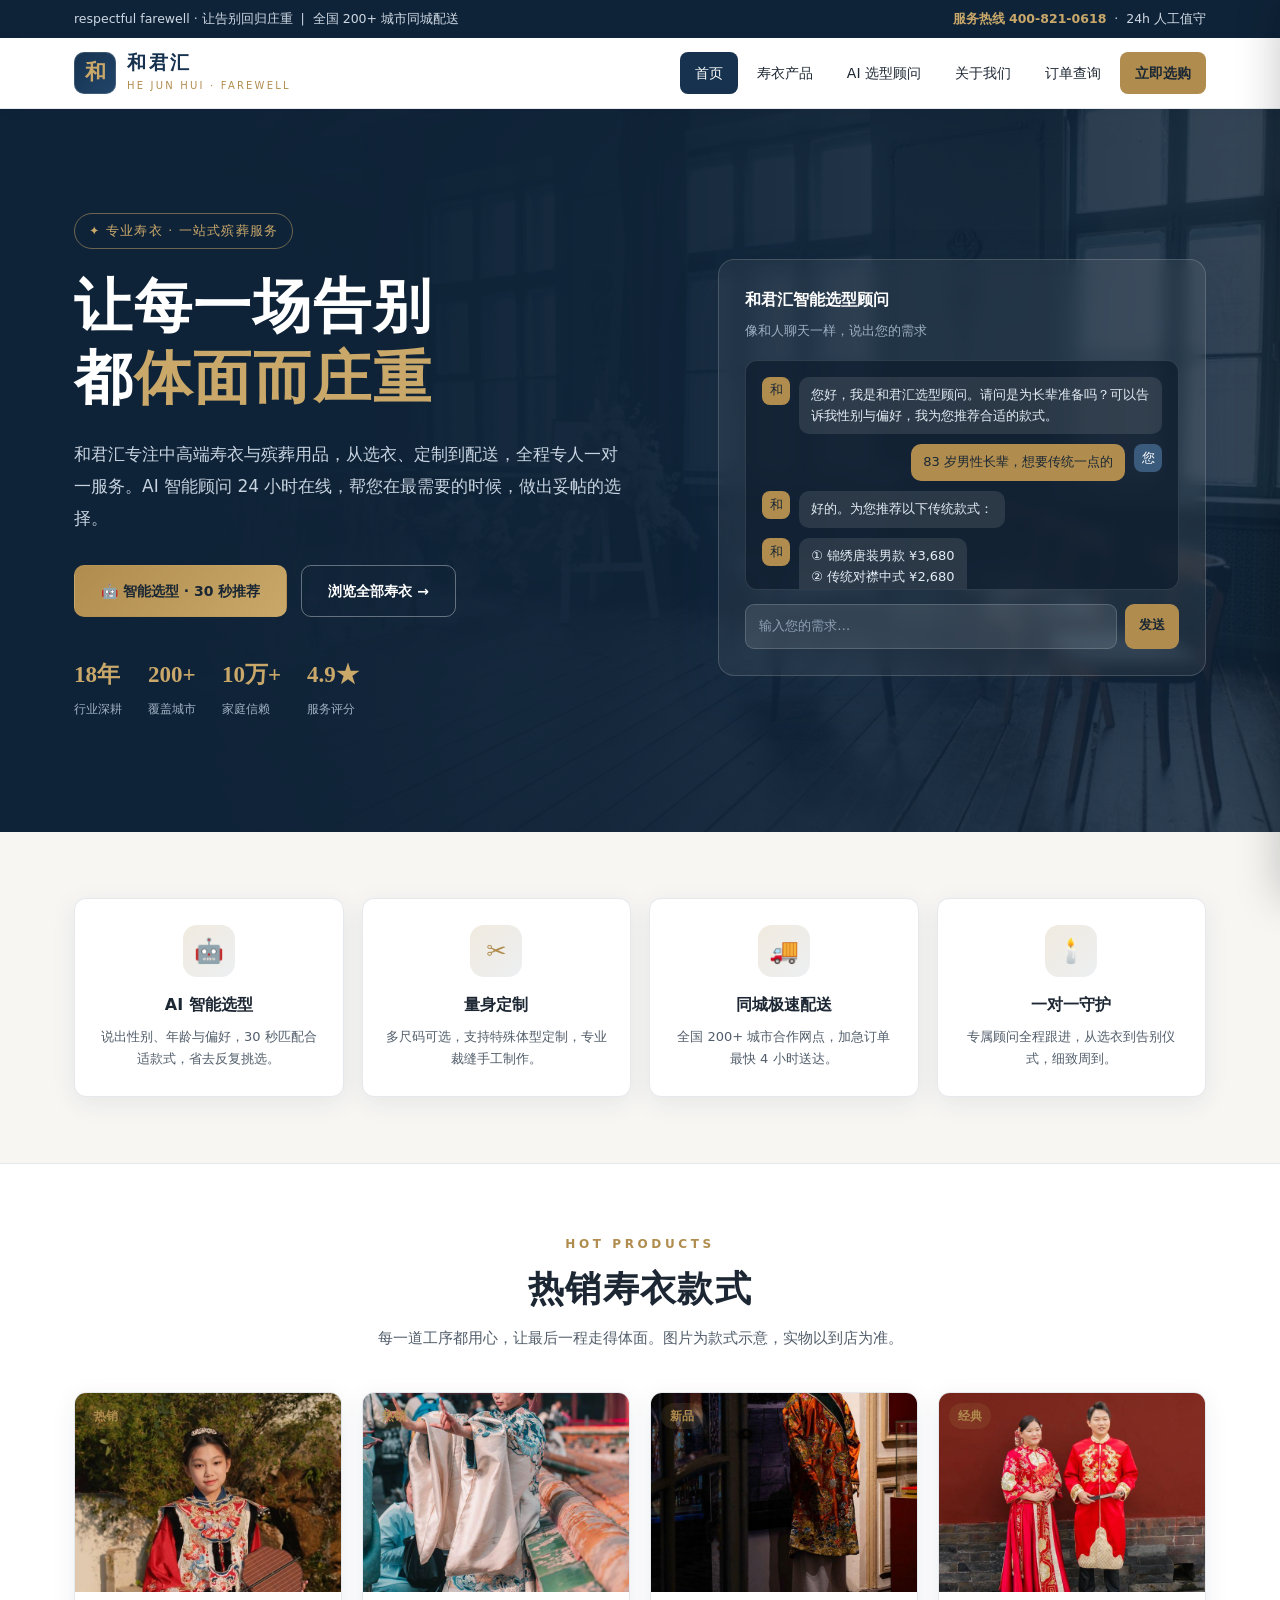
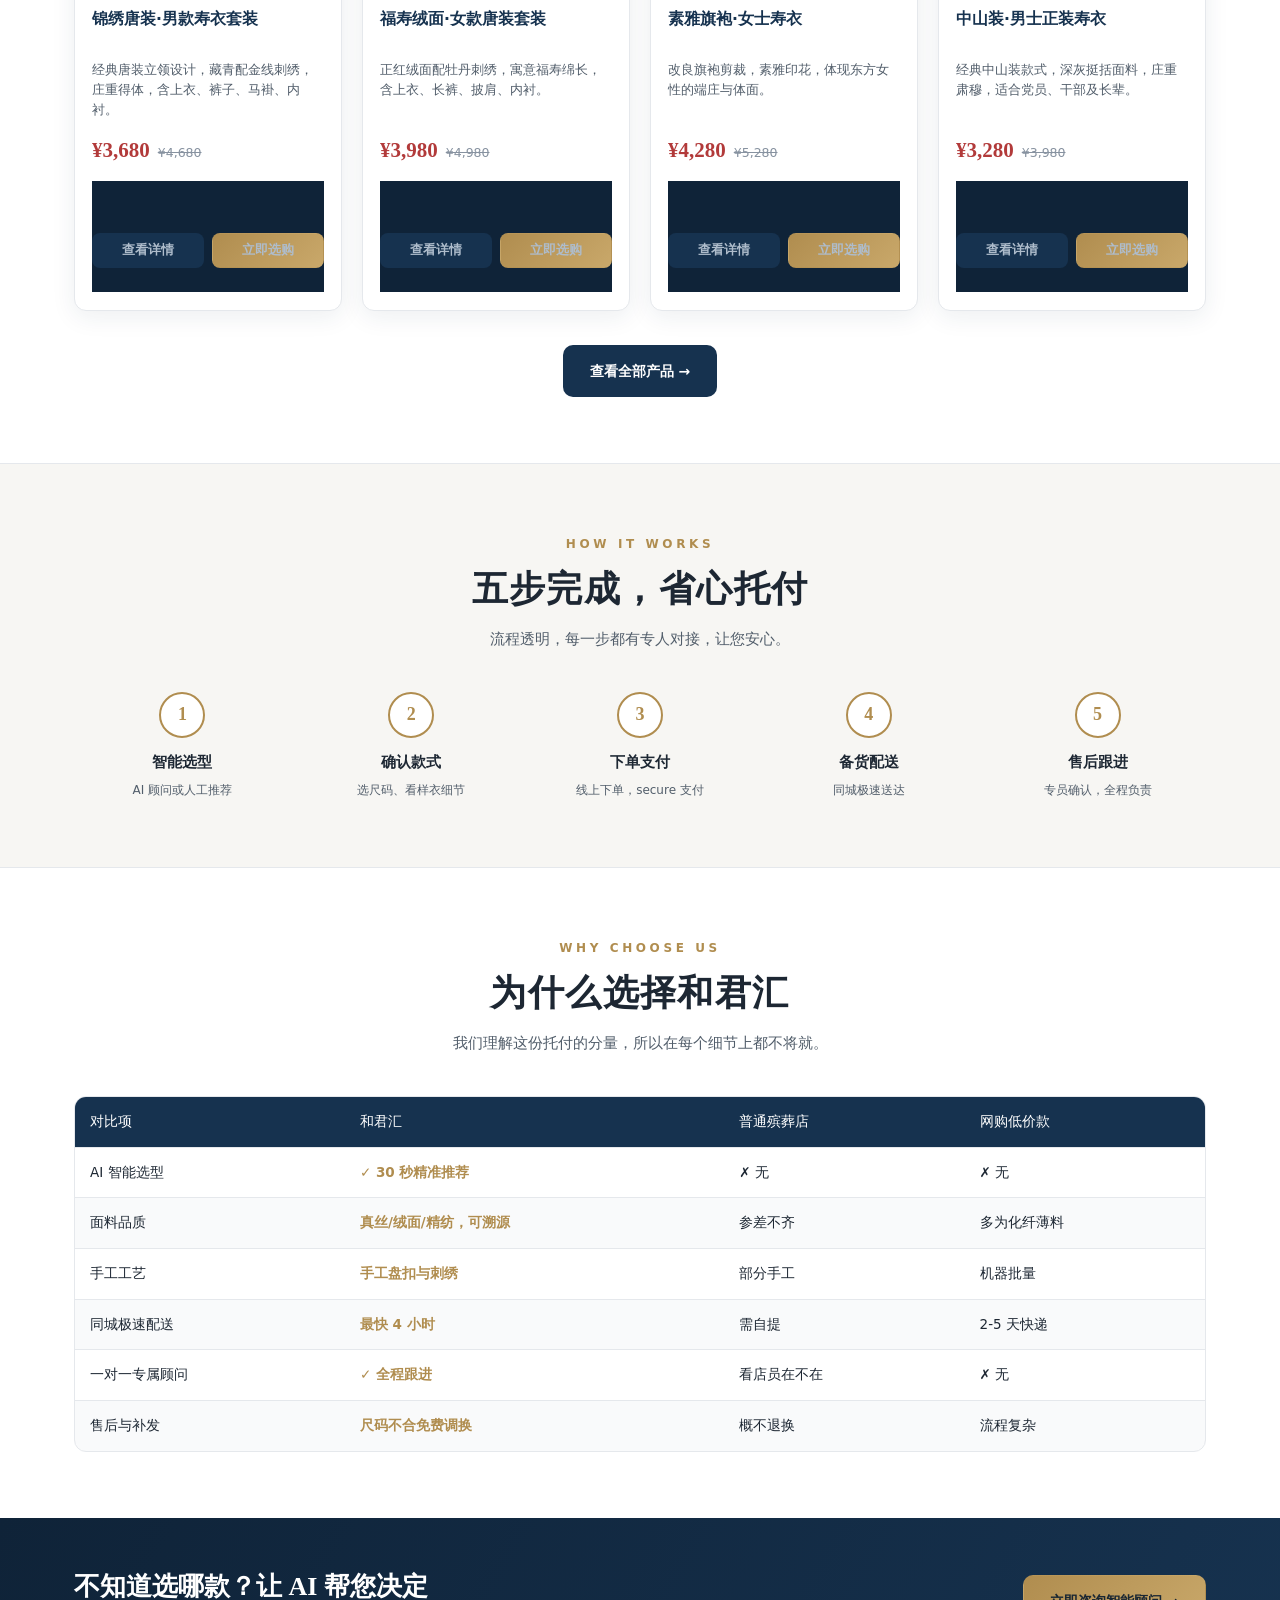
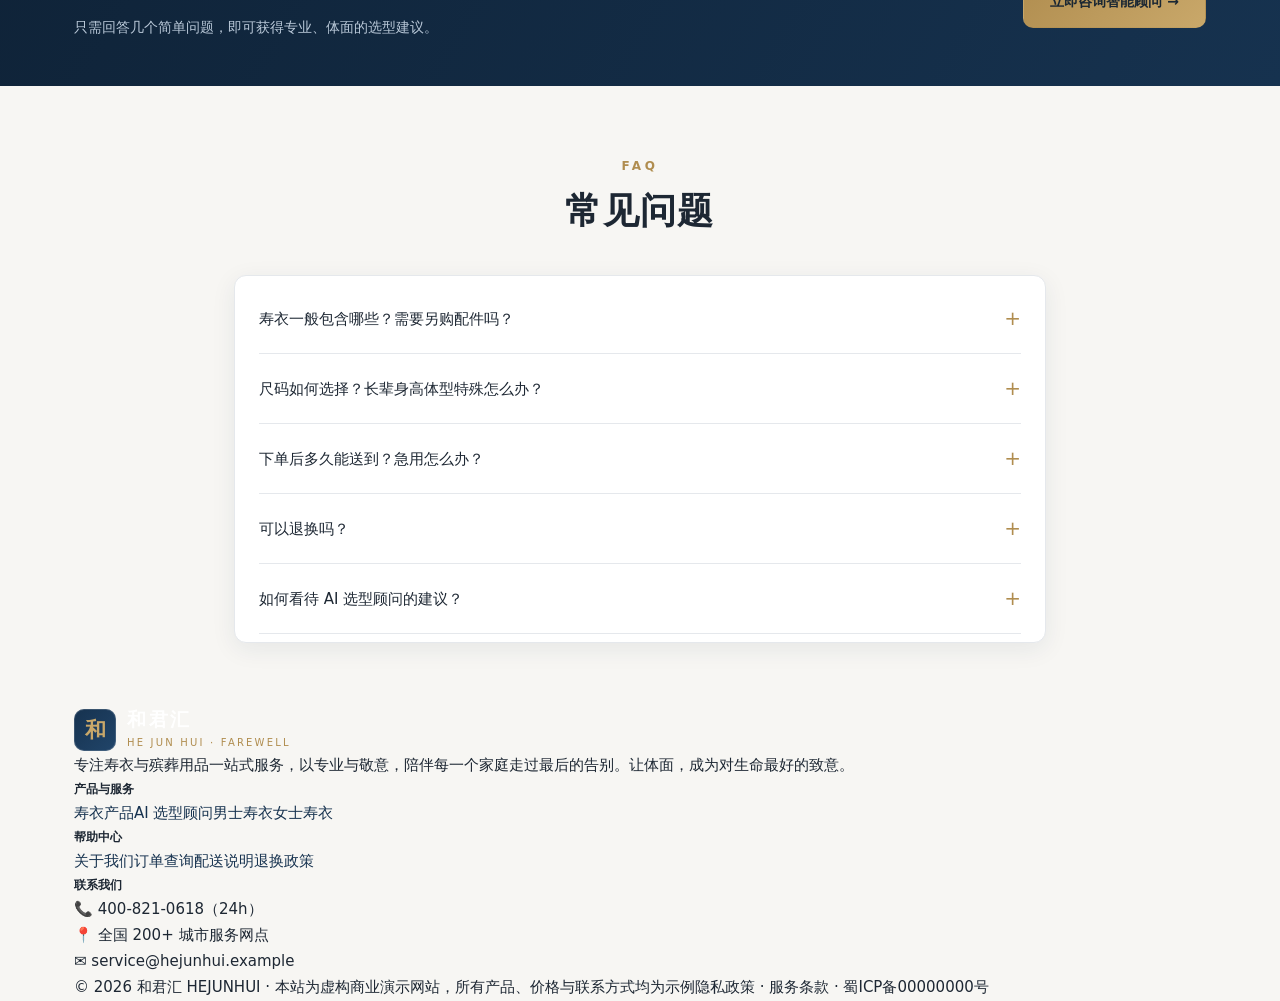
==== commit 5a659cf7: "fix dark mode / phone / content" ====
--- a/index.html
+++ b/index.html
@@ -161,7 +161,7 @@
 </section>
 
 <!-- 页脚 -->
-<footer class="foot">
+<footer class="sitefoot">
   <div class="wrap">
     <div class="grid">
       <div class="brand">
